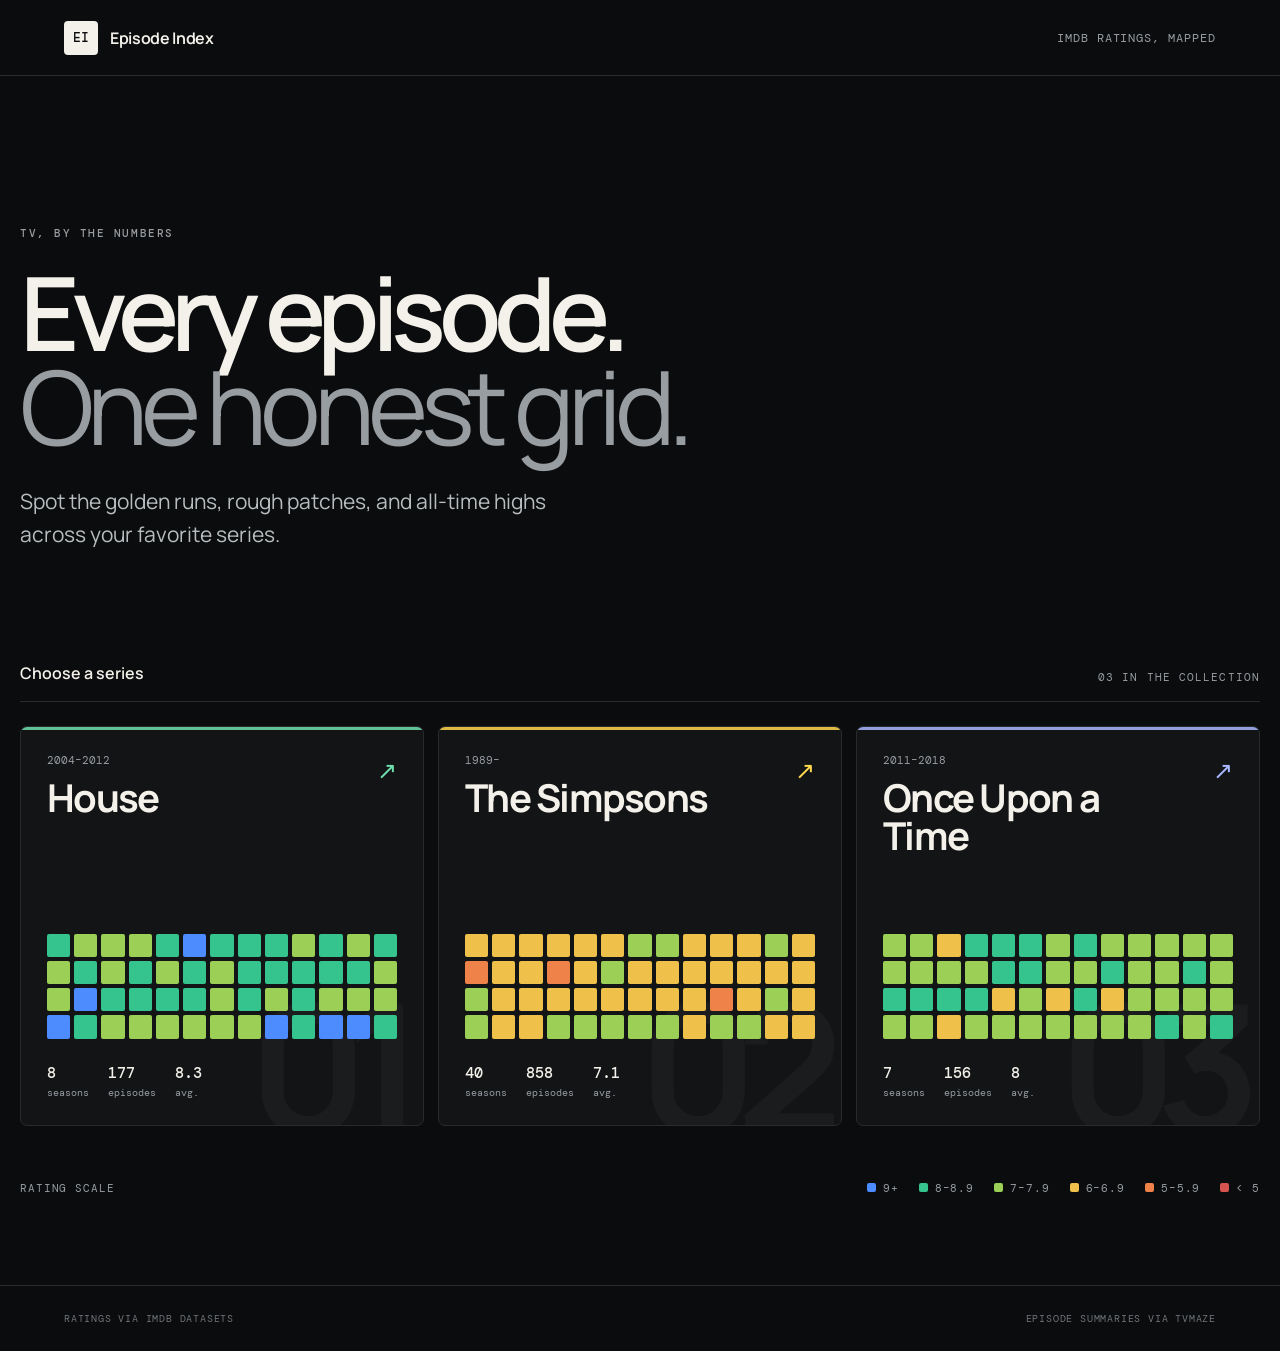
==== index.html @ f998b85a "Build IMDb episode ratings explorer" ====
<!doctype html>
<html lang="en">
<head>
  <meta charset="utf-8">
  <meta name="viewport" content="width=device-width, initial-scale=1">
  <meta name="description" content="Explore IMDb episode ratings for House, The Simpsons, and Once Upon a Time.">
  <title>Episode Index — Every episode, at a glance</title>
  <link rel="preconnect" href="https://fonts.googleapis.com">
  <link rel="preconnect" href="https://fonts.gstatic.com" crossorigin>
  <link href="https://fonts.googleapis.com/css2?family=DM+Mono:wght@400;500&family=Manrope:wght@400;500;600;700&display=swap" rel="stylesheet">
  <link rel="stylesheet" href="styles.css">
</head>
<body>
  <header class="site-header">
    <a class="brand" href="index.html" aria-label="Episode Index home">
      <span class="brand-mark">EI</span><span>Episode Index</span>
    </a>
    <span class="header-note">IMDb ratings, mapped</span>
  </header>

  <main class="home-shell">
    <section class="hero">
      <p class="eyebrow">TV, by the numbers</p>
      <h1>Every episode.<br><em>One honest grid.</em></h1>
      <p class="hero-copy">Spot the golden runs, rough patches, and all-time highs across your favorite series.</p>
    </section>

    <section aria-labelledby="series-heading">
      <div class="section-heading">
        <h2 id="series-heading">Choose a series</h2>
        <span>03 in the collection</span>
      </div>
      <div class="series-grid" id="series-grid" aria-live="polite"></div>
    </section>

    <section class="legend-block" aria-label="Rating color legend">
      <span>Rating scale</span>
      <div class="legend" id="legend"></div>
    </section>
  </main>

  <footer><span>Ratings via IMDb datasets</span><span>Episode summaries via TVmaze</span></footer>
  <script type="module" src="app.js"></script>
</body>
</html>
---- styles.css ----
:root {
  color-scheme: dark;
  --bg: #0b0c0d;
  --panel: #121416;
  --line: #282b2e;
  --muted: #989da2;
  --text: #f4f1ea;
  --elite: #4d8cff;
  --great: #35c48d;
  --good: #9bcf56;
  --mixed: #efc14b;
  --weak: #ef8248;
  --poor: #d55450;
}
* { box-sizing: border-box; }
body { margin: 0; background: var(--bg); color: var(--text); font-family: Manrope, sans-serif; min-height: 100vh; }
a { color: inherit; }
.site-header { height: 76px; border-bottom: 1px solid var(--line); display: flex; align-items: center; justify-content: space-between; padding: 0 clamp(20px, 5vw, 72px); }
.brand { display: flex; gap: 12px; align-items: center; text-decoration: none; font-weight: 650; letter-spacing: -.02em; }
.brand-mark { display: grid; place-items: center; width: 34px; height: 34px; background: var(--text); color: var(--bg); font: 500 13px DM Mono, monospace; border-radius: 4px; }
.header-note, .back-link { color: var(--muted); font: 400 12px DM Mono, monospace; text-transform: uppercase; letter-spacing: .08em; }
.back-link { text-decoration: none; }
.home-shell, .show-shell { width: min(1280px, calc(100% - 40px)); margin: 0 auto; }
.hero { padding: clamp(72px, 12vw, 150px) 0 90px; max-width: 850px; }
.eyebrow { font: 500 11px DM Mono, monospace; color: var(--muted); letter-spacing: .14em; text-transform: uppercase; }
h1, h2, h3, p { margin-top: 0; }
.hero h1 { font-size: clamp(52px, 8vw, 112px); line-height: .92; letter-spacing: -.07em; margin: 25px 0 32px; font-weight: 600; }
.hero h1 em { color: var(--muted); font-style: normal; font-weight: 400; }
.hero-copy { color: #b8bdc0; max-width: 570px; font-size: clamp(17px, 2vw, 21px); line-height: 1.55; }
.section-heading { display: flex; align-items: end; justify-content: space-between; border-bottom: 1px solid var(--line); padding-bottom: 17px; margin-bottom: 24px; }
.section-heading h2, .matrix-tools h2 { margin: 0; font-size: 16px; font-weight: 600; }
.section-heading span { color: var(--muted); font: 11px DM Mono, monospace; text-transform: uppercase; letter-spacing: .1em; }
.series-grid { display: grid; grid-template-columns: repeat(3, 1fr); gap: 14px; }
.series-card { position: relative; min-height: 400px; display: flex; flex-direction: column; overflow: hidden; padding: 26px; border: 1px solid var(--line); border-radius: 7px; background: var(--panel); text-decoration: none; transition: transform .25s, border-color .25s; }
.series-card:hover { transform: translateY(-4px); border-color: var(--accent); }
.series-card::before { content: ''; position: absolute; inset: 0 0 auto; height: 3px; background: var(--accent); opacity: .85; }
.series-number { position: absolute; right: 20px; bottom: -30px; color: rgba(255,255,255,.035); font-size: 180px; font-weight: 700; line-height: 1; letter-spacing: -.12em; }
.series-card-top { display: flex; justify-content: space-between; position: relative; z-index: 1; }
.series-years { color: var(--muted); font: 11px DM Mono, monospace; margin-bottom: 12px; }
.series-card h3 { font-size: clamp(28px, 3vw, 42px); max-width: 300px; line-height: 1; letter-spacing: -.045em; }
.arrow { color: var(--accent); font-size: 24px; }
.mini-grid { margin-top: auto; display: grid; grid-template-columns: repeat(13, 1fr); gap: 4px; position: relative; z-index: 1; }
.mini-cell { aspect-ratio: 1; border-radius: 2px; }
.series-stats { display: flex; gap: 19px; margin-top: 24px; color: var(--muted); font: 10px DM Mono, monospace; position: relative; z-index: 1; }
.series-stats b { color: var(--text); font-weight: 500; display: block; font-size: 15px; margin-bottom: 3px; }
.legend-block { display: flex; justify-content: space-between; gap: 24px; padding: 55px 0 90px; color: var(--muted); font: 11px DM Mono, monospace; text-transform: uppercase; letter-spacing: .08em; }
.legend { display: flex; flex-wrap: wrap; gap: 20px; }
.legend span, .compact-legend { display: flex; align-items: center; gap: 7px; }
.legend i, .compact-legend i { width: 9px; height: 9px; border-radius: 2px; }
footer { border-top: 1px solid var(--line); padding: 26px clamp(20px, 5vw, 72px); color: #70757a; font: 10px DM Mono, monospace; text-transform: uppercase; letter-spacing: .08em; display: flex; justify-content: space-between; }
.elite { background: var(--elite); color: #fff; }.great { background: var(--great); color: #071d15; }.good { background: var(--good); color: #142007; }.mixed { background: var(--mixed); color: #241b02; }.weak { background: var(--weak); color: #2a0e02; }.poor { background: var(--poor); color: #fff; }.unrated { background: #303438; color: #8b9298; }
.show-hero { padding: 70px 0 60px; display: flex; justify-content: space-between; align-items: end; border-bottom: 1px solid var(--line); }
.show-hero h1 { font-size: clamp(54px, 9vw, 118px); line-height: .9; letter-spacing: -.07em; margin: 18px 0 22px; max-width: 800px; }
.show-hero > div > p:last-child { color: var(--muted); }
.show-highlights { display: flex; gap: 10px; }
.show-highlights > div { width: 150px; min-height: 120px; border: 1px solid var(--line); padding: 18px; display: flex; flex-direction: column; justify-content: space-between; border-top-color: var(--accent); }
.show-highlights span { color: var(--muted); font: 10px DM Mono, monospace; text-transform: uppercase; }
.show-highlights b { font-size: 38px; letter-spacing: -.05em; }
.show-highlights small { color: var(--muted); font: 10px DM Mono, monospace; }
.matrix-section { padding: 45px 0 90px; }
.matrix-tools { display: flex; justify-content: space-between; align-items: center; margin-bottom: 24px; }
.compact-legend { font: 10px DM Mono, monospace; color: var(--muted); text-transform: uppercase; }
.gradient { display: block; width: 80px; height: 2px; background: linear-gradient(90deg, var(--poor), var(--mixed), var(--great), var(--elite)); }
.matrix-scroll { overflow-x: auto; padding-bottom: 18px; scrollbar-color: #50555a transparent; }
.rating-matrix { display: grid; grid-template-columns: 64px repeat(var(--columns), 46px); gap: 5px; width: max-content; align-items: center; }
.matrix-corner, .episode-label, .season-label { color: #73797e; font: 10px DM Mono, monospace; text-align: center; }
.season-label { text-align: right; padding-right: 12px; }
.rating-cell, .empty-cell { width: 46px; height: 38px; border-radius: 4px; }
.rating-cell { border: 0; font: 500 12px DM Mono, monospace; cursor: pointer; transition: transform .12s, filter .12s; }
.rating-cell:hover, .rating-cell:focus-visible { transform: scale(1.1); filter: brightness(1.14); outline: 2px solid #fff; outline-offset: 2px; z-index: 2; }
.empty-cell { background: #111315; }
.scroll-note { display: none; color: var(--muted); font: 10px DM Mono, monospace; margin-top: 10px; }
.episode-dialog { width: min(560px, calc(100% - 30px)); border: 1px solid #383c40; border-radius: 8px; background: #151719; color: var(--text); padding: 34px; box-shadow: 0 30px 90px #000; }
.episode-dialog::backdrop { background: rgba(3,4,5,.78); backdrop-filter: blur(5px); }
.dialog-close { position: absolute; right: 17px; top: 13px; background: transparent; color: var(--muted); border: 0; font-size: 28px; cursor: pointer; }
.dialog-rating { display: grid; place-items: center; width: 66px; height: 58px; border-radius: 5px; font: 500 21px DM Mono, monospace; margin-bottom: 28px; }
.episode-dialog h2 { font-size: clamp(28px, 6vw, 42px); letter-spacing: -.045em; line-height: 1.05; margin: 12px 0 18px; }
.dialog-summary { color: #b9bec1; line-height: 1.65; }
.dialog-meta { border-top: 1px solid var(--line); margin-top: 26px; padding-top: 18px; color: var(--muted); font: 11px DM Mono, monospace; }
.imdb-link { display: inline-block; margin-top: 28px; font-size: 13px; text-underline-offset: 4px; }
.loading { min-height: 70vh; display: grid; place-items: center; color: var(--muted); }
@media (max-width: 860px) { .series-grid { grid-template-columns: 1fr; }.series-card { min-height: 330px; }.show-hero { align-items: start; flex-direction: column; gap: 38px; }.show-highlights { width: 100%; }.show-highlights > div { flex: 1; }.scroll-note { display: block; } }
@media (max-width: 560px) { .header-note { display: none; }.home-shell,.show-shell { width: min(100% - 28px, 1280px); }.hero { padding-top: 70px; }.series-card { padding: 22px; }.legend-block { flex-direction: column; }.legend { gap: 14px; }.show-hero { padding-top: 50px; }.show-highlights > div { width: auto; }.matrix-tools { align-items: start; gap: 20px; flex-direction: column; }.episode-dialog { padding: 26px; } }
@media (prefers-reduced-motion: reduce) { *,*::before,*::after { scroll-behavior: auto !important; transition: none !important; } }
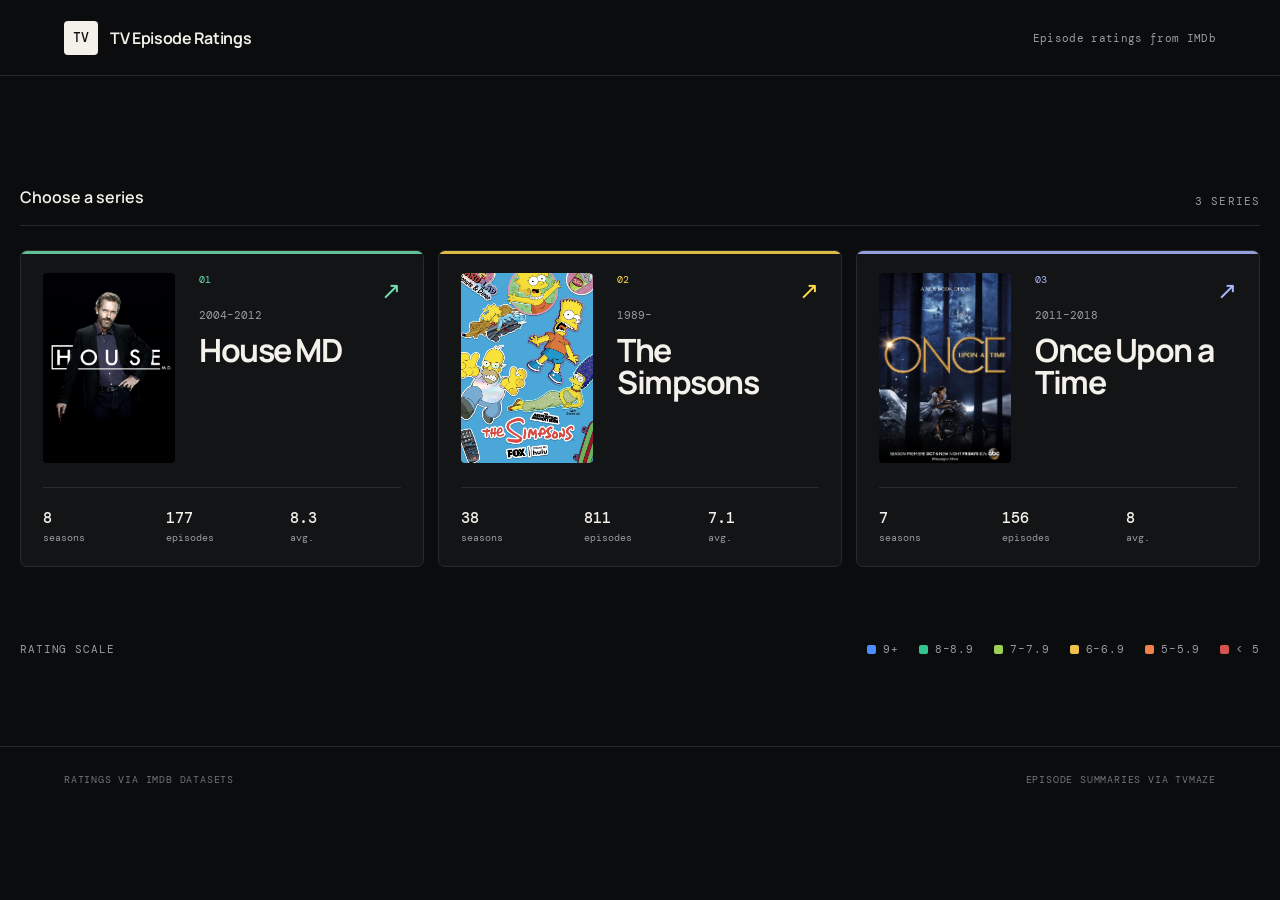
==== commit 591ed86a: "Refine layout, navigation, and series data" ====
--- a/index.html
+++ b/index.html
@@ -4,7 +4,7 @@
   <meta charset="utf-8">
   <meta name="viewport" content="width=device-width, initial-scale=1">
   <meta name="description" content="Explore IMDb episode ratings for House, The Simpsons, and Once Upon a Time.">
-  <title>Episode Index — Every episode, at a glance</title>
+  <title>TV Episode Ratings</title>
   <link rel="preconnect" href="https://fonts.googleapis.com">
   <link rel="preconnect" href="https://fonts.gstatic.com" crossorigin>
   <link href="https://fonts.googleapis.com/css2?family=DM+Mono:wght@400;500&family=Manrope:wght@400;500;600;700&display=swap" rel="stylesheet">
@@ -12,23 +12,17 @@
 </head>
 <body>
   <header class="site-header">
-    <a class="brand" href="index.html" aria-label="Episode Index home">
-      <span class="brand-mark">EI</span><span>Episode Index</span>
+    <a class="brand" href="index.html" aria-label="TV Episode Ratings home">
+      <span class="brand-mark">TV</span><span>TV Episode Ratings</span>
     </a>
-    <span class="header-note">IMDb ratings, mapped</span>
+    <span class="header-note">Episode ratings from IMDb</span>
   </header>
 
   <main class="home-shell">
-    <section class="hero">
-      <p class="eyebrow">TV, by the numbers</p>
-      <h1>Every episode.<br><em>One honest grid.</em></h1>
-      <p class="hero-copy">Spot the golden runs, rough patches, and all-time highs across your favorite series.</p>
-    </section>
-
-    <section aria-labelledby="series-heading">
+    <section class="series-section" aria-labelledby="series-heading">
       <div class="section-heading">
         <h2 id="series-heading">Choose a series</h2>
-        <span>03 in the collection</span>
+        <span>3 series</span>
       </div>
       <div class="series-grid" id="series-grid" aria-live="polite"></div>
     </section>
--- a/styles.css
+++ b/styles.css
@@ -18,9 +18,11 @@
 .site-header { height: 76px; border-bottom: 1px solid var(--line); display: flex; align-items: center; justify-content: space-between; padding: 0 clamp(20px, 5vw, 72px); }
 .brand { display: flex; gap: 12px; align-items: center; text-decoration: none; font-weight: 650; letter-spacing: -.02em; }
 .brand-mark { display: grid; place-items: center; width: 34px; height: 34px; background: var(--text); color: var(--bg); font: 500 13px DM Mono, monospace; border-radius: 4px; }
-.header-note, .back-link { color: var(--muted); font: 400 12px DM Mono, monospace; text-transform: uppercase; letter-spacing: .08em; }
+.header-note, .back-link { color: var(--muted); font: 400 11px DM Mono, monospace; letter-spacing: .03em; }
 .back-link { text-decoration: none; }
-.home-shell, .show-shell { width: min(1280px, calc(100% - 40px)); margin: 0 auto; }
+.header-actions { display: flex; align-items: center; gap: 24px; }
+.home-shell { width: min(1450px, calc(100% - 40px)); margin: 0 auto; }
+.show-shell { width: min(1500px, calc(100% - 40px)); margin: 0 auto; }
 .hero { padding: clamp(72px, 12vw, 150px) 0 90px; max-width: 850px; }
 .eyebrow { font: 500 11px DM Mono, monospace; color: var(--muted); letter-spacing: .14em; text-transform: uppercase; }
 h1, h2, h3, p { margin-top: 0; }
@@ -30,18 +32,18 @@
 .section-heading { display: flex; align-items: end; justify-content: space-between; border-bottom: 1px solid var(--line); padding-bottom: 17px; margin-bottom: 24px; }
 .section-heading h2, .matrix-tools h2 { margin: 0; font-size: 16px; font-weight: 600; }
 .section-heading span { color: var(--muted); font: 11px DM Mono, monospace; text-transform: uppercase; letter-spacing: .1em; }
+.series-section { padding: clamp(50px, 9vw, 110px) 0 20px; }
 .series-grid { display: grid; grid-template-columns: repeat(3, 1fr); gap: 14px; }
-.series-card { position: relative; min-height: 400px; display: flex; flex-direction: column; overflow: hidden; padding: 26px; border: 1px solid var(--line); border-radius: 7px; background: var(--panel); text-decoration: none; transition: transform .25s, border-color .25s; }
+.series-card { position: relative; min-height: 300px; display: grid; grid-template-columns: 132px 1fr; grid-template-rows: 1fr auto; gap: 24px; overflow: hidden; padding: 22px; border: 1px solid var(--line); border-radius: 7px; background: var(--panel); text-decoration: none; transition: transform .25s, border-color .25s; }
 .series-card:hover { transform: translateY(-4px); border-color: var(--accent); }
 .series-card::before { content: ''; position: absolute; inset: 0 0 auto; height: 3px; background: var(--accent); opacity: .85; }
-.series-number { position: absolute; right: 20px; bottom: -30px; color: rgba(255,255,255,.035); font-size: 180px; font-weight: 700; line-height: 1; letter-spacing: -.12em; }
+.series-image { width: 132px; height: 190px; object-fit: cover; border-radius: 4px; filter: saturate(.72) contrast(1.05); }
 .series-card-top { display: flex; justify-content: space-between; position: relative; z-index: 1; }
+.series-index { color: var(--accent); font: 10px DM Mono, monospace; display: block; margin-bottom: 22px; }
 .series-years { color: var(--muted); font: 11px DM Mono, monospace; margin-bottom: 12px; }
-.series-card h3 { font-size: clamp(28px, 3vw, 42px); max-width: 300px; line-height: 1; letter-spacing: -.045em; }
+.series-card h3 { font-size: clamp(25px, 2.5vw, 38px); max-width: 240px; line-height: 1; letter-spacing: -.045em; }
 .arrow { color: var(--accent); font-size: 24px; }
-.mini-grid { margin-top: auto; display: grid; grid-template-columns: repeat(13, 1fr); gap: 4px; position: relative; z-index: 1; }
-.mini-cell { aspect-ratio: 1; border-radius: 2px; }
-.series-stats { display: flex; gap: 19px; margin-top: 24px; color: var(--muted); font: 10px DM Mono, monospace; position: relative; z-index: 1; }
+.series-stats { grid-column: 1 / -1; display: grid; grid-template-columns: repeat(3, 1fr); gap: 12px; padding-top: 20px; border-top: 1px solid var(--line); color: var(--muted); font: 10px DM Mono, monospace; position: relative; z-index: 1; }
 .series-stats b { color: var(--text); font-weight: 500; display: block; font-size: 15px; margin-bottom: 3px; }
 .legend-block { display: flex; justify-content: space-between; gap: 24px; padding: 55px 0 90px; color: var(--muted); font: 11px DM Mono, monospace; text-transform: uppercase; letter-spacing: .08em; }
 .legend { display: flex; flex-wrap: wrap; gap: 20px; }
@@ -49,11 +51,14 @@
 .legend i, .compact-legend i { width: 9px; height: 9px; border-radius: 2px; }
 footer { border-top: 1px solid var(--line); padding: 26px clamp(20px, 5vw, 72px); color: #70757a; font: 10px DM Mono, monospace; text-transform: uppercase; letter-spacing: .08em; display: flex; justify-content: space-between; }
 .elite { background: var(--elite); color: #fff; }.great { background: var(--great); color: #071d15; }.good { background: var(--good); color: #142007; }.mixed { background: var(--mixed); color: #241b02; }.weak { background: var(--weak); color: #2a0e02; }.poor { background: var(--poor); color: #fff; }.unrated { background: #303438; color: #8b9298; }
-.show-hero { padding: 70px 0 60px; display: flex; justify-content: space-between; align-items: end; border-bottom: 1px solid var(--line); }
+.show-hero { padding: 48px 0 42px; display: flex; justify-content: space-between; align-items: stretch; border-bottom: 1px solid var(--line); }
+.show-identity { display: flex; align-items: center; gap: 28px; }
+.show-identity img { width: 118px; height: 160px; object-fit: cover; border-radius: 5px; }
 .show-hero h1 { font-size: clamp(54px, 9vw, 118px); line-height: .9; letter-spacing: -.07em; margin: 18px 0 22px; max-width: 800px; }
-.show-hero > div > p:last-child { color: var(--muted); }
 .show-highlights { display: flex; gap: 10px; }
-.show-highlights > div { width: 150px; min-height: 120px; border: 1px solid var(--line); padding: 18px; display: flex; flex-direction: column; justify-content: space-between; border-top-color: var(--accent); }
+.show-highlights > div, .show-highlights > button { width: 165px; min-height: 160px; border: 1px solid var(--line); padding: 20px; display: grid; grid-template-rows: auto 1fr auto; align-items: end; border-top-color: var(--accent); background: transparent; color: var(--text); text-align: left; font-family: inherit; }
+.show-highlights > button { cursor: pointer; transition: background .2s, border-color .2s; }
+.show-highlights > button:hover, .show-highlights > button:focus-visible { background: #17191b; border-color: var(--accent); outline: none; }
 .show-highlights span { color: var(--muted); font: 10px DM Mono, monospace; text-transform: uppercase; }
 .show-highlights b { font-size: 38px; letter-spacing: -.05em; }
 .show-highlights small { color: var(--muted); font: 10px DM Mono, monospace; }
@@ -62,23 +67,30 @@
 .compact-legend { font: 10px DM Mono, monospace; color: var(--muted); text-transform: uppercase; }
 .gradient { display: block; width: 80px; height: 2px; background: linear-gradient(90deg, var(--poor), var(--mixed), var(--great), var(--elite)); }
 .matrix-scroll { overflow-x: auto; padding-bottom: 18px; scrollbar-color: #50555a transparent; }
-.rating-matrix { display: grid; grid-template-columns: 64px repeat(var(--columns), 46px); gap: 5px; width: max-content; align-items: center; }
+.rating-matrix { display: grid; grid-template-columns: 58px repeat(var(--columns), minmax(34px, 1fr)); gap: 4px; width: 100%; align-items: center; }
 .matrix-corner, .episode-label, .season-label { color: #73797e; font: 10px DM Mono, monospace; text-align: center; }
 .season-label { text-align: right; padding-right: 12px; }
-.rating-cell, .empty-cell { width: 46px; height: 38px; border-radius: 4px; }
+.rating-cell, .empty-cell { width: 100%; height: 38px; border-radius: 4px; }
 .rating-cell { border: 0; font: 500 12px DM Mono, monospace; cursor: pointer; transition: transform .12s, filter .12s; }
 .rating-cell:hover, .rating-cell:focus-visible { transform: scale(1.1); filter: brightness(1.14); outline: 2px solid #fff; outline-offset: 2px; z-index: 2; }
 .empty-cell { background: #111315; }
 .scroll-note { display: none; color: var(--muted); font: 10px DM Mono, monospace; margin-top: 10px; }
+.data-note { max-width: 780px; margin: 22px 0 0; color: #858b90; font-size: 12px; line-height: 1.6; }
 .episode-dialog { width: min(560px, calc(100% - 30px)); border: 1px solid #383c40; border-radius: 8px; background: #151719; color: var(--text); padding: 34px; box-shadow: 0 30px 90px #000; }
 .episode-dialog::backdrop { background: rgba(3,4,5,.78); backdrop-filter: blur(5px); }
 .dialog-close { position: absolute; right: 17px; top: 13px; background: transparent; color: var(--muted); border: 0; font-size: 28px; cursor: pointer; }
+.dialog-nav { position: absolute; top: 18px; right: 54px; display: flex; gap: 6px; }
+.dialog-nav button { width: 34px; height: 30px; border: 1px solid var(--line); background: #1d2022; color: var(--text); border-radius: 3px; cursor: pointer; }
+.dialog-nav button:disabled { opacity: .25; cursor: default; }
 .dialog-rating { display: grid; place-items: center; width: 66px; height: 58px; border-radius: 5px; font: 500 21px DM Mono, monospace; margin-bottom: 28px; }
 .episode-dialog h2 { font-size: clamp(28px, 6vw, 42px); letter-spacing: -.045em; line-height: 1.05; margin: 12px 0 18px; }
 .dialog-summary { color: #b9bec1; line-height: 1.65; }
 .dialog-meta { border-top: 1px solid var(--line); margin-top: 26px; padding-top: 18px; color: var(--muted); font: 11px DM Mono, monospace; }
 .imdb-link { display: inline-block; margin-top: 28px; font-size: 13px; text-underline-offset: 4px; }
 .loading { min-height: 70vh; display: grid; place-items: center; color: var(--muted); }
-@media (max-width: 860px) { .series-grid { grid-template-columns: 1fr; }.series-card { min-height: 330px; }.show-hero { align-items: start; flex-direction: column; gap: 38px; }.show-highlights { width: 100%; }.show-highlights > div { flex: 1; }.scroll-note { display: block; } }
-@media (max-width: 560px) { .header-note { display: none; }.home-shell,.show-shell { width: min(100% - 28px, 1280px); }.hero { padding-top: 70px; }.series-card { padding: 22px; }.legend-block { flex-direction: column; }.legend { gap: 14px; }.show-hero { padding-top: 50px; }.show-highlights > div { width: auto; }.matrix-tools { align-items: start; gap: 20px; flex-direction: column; }.episode-dialog { padding: 26px; } }
+.extras-section { padding: 15px 0 90px; border-top: 1px solid var(--line); }
+.extras-section h2 { margin: 8px 0; font-size: 28px; }
+.extras-copy { color: var(--muted); font-size: 13px; }
+@media (max-width: 1100px) { .series-grid { grid-template-columns: 1fr; }.series-card { min-height: 240px; grid-template-columns: 116px 1fr; }.series-image { width: 116px; height: 166px; }.show-hero { align-items: start; flex-direction: column; gap: 30px; }.show-highlights { width: 100%; }.show-highlights > div, .show-highlights > button { flex: 1; }.rating-matrix { width: max-content; grid-template-columns: 58px repeat(var(--columns), 40px); }.scroll-note { display: block; } }
+@media (max-width: 560px) { .header-note { display: none; }.home-shell,.show-shell { width: min(100% - 28px, 1280px); }.series-card { padding: 18px; }.legend-block { flex-direction: column; }.legend { gap: 14px; }.show-hero { padding-top: 34px; }.show-identity { align-items: flex-end; gap: 16px; }.show-identity img { width: 82px; height: 112px; }.show-highlights > div { width: auto; min-height: 135px; }.matrix-tools { align-items: start; gap: 20px; flex-direction: column; }.episode-dialog { padding: 26px; } }
 @media (prefers-reduced-motion: reduce) { *,*::before,*::after { scroll-behavior: auto !important; transition: none !important; } }
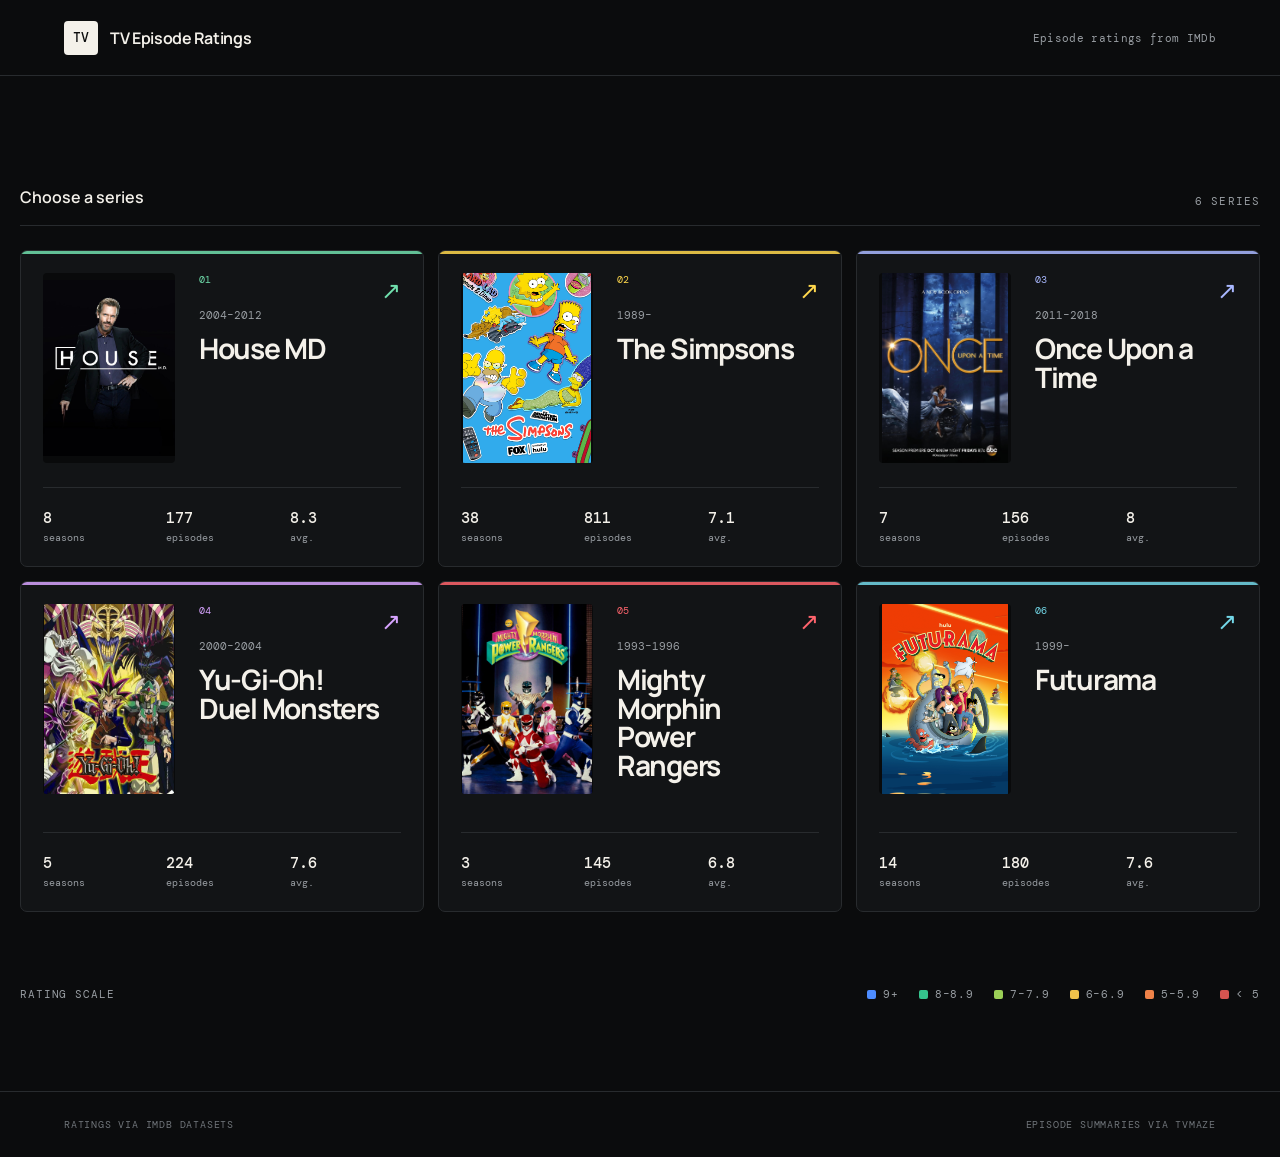
==== commit 8badae66: "Add Yu-Gi-Oh, Power Rangers, and Futurama" ====
--- a/index.html
+++ b/index.html
@@ -22,7 +22,7 @@
     <section class="series-section" aria-labelledby="series-heading">
       <div class="section-heading">
         <h2 id="series-heading">Choose a series</h2>
-        <span>3 series</span>
+        <span id="series-count">Series</span>
       </div>
       <div class="series-grid" id="series-grid" aria-live="polite"></div>
     </section>
--- a/styles.css
+++ b/styles.css
@@ -37,11 +37,11 @@
 .series-card { position: relative; min-height: 300px; display: grid; grid-template-columns: 132px 1fr; grid-template-rows: 1fr auto; gap: 24px; overflow: hidden; padding: 22px; border: 1px solid var(--line); border-radius: 7px; background: var(--panel); text-decoration: none; transition: transform .25s, border-color .25s; }
 .series-card:hover { transform: translateY(-4px); border-color: var(--accent); }
 .series-card::before { content: ''; position: absolute; inset: 0 0 auto; height: 3px; background: var(--accent); opacity: .85; }
-.series-image { width: 132px; height: 190px; object-fit: cover; border-radius: 4px; filter: saturate(.72) contrast(1.05); }
+.series-image { width: 132px; height: 190px; object-fit: contain; border-radius: 4px; background: #090a0b; }
 .series-card-top { display: flex; justify-content: space-between; position: relative; z-index: 1; }
 .series-index { color: var(--accent); font: 10px DM Mono, monospace; display: block; margin-bottom: 22px; }
 .series-years { color: var(--muted); font: 11px DM Mono, monospace; margin-bottom: 12px; }
-.series-card h3 { font-size: clamp(25px, 2.5vw, 38px); max-width: 240px; line-height: 1; letter-spacing: -.045em; }
+.series-card h3 { font-size: clamp(23px, 2.2vw, 34px); max-width: 245px; line-height: 1.02; letter-spacing: -.045em; }
 .arrow { color: var(--accent); font-size: 24px; }
 .series-stats { grid-column: 1 / -1; display: grid; grid-template-columns: repeat(3, 1fr); gap: 12px; padding-top: 20px; border-top: 1px solid var(--line); color: var(--muted); font: 10px DM Mono, monospace; position: relative; z-index: 1; }
 .series-stats b { color: var(--text); font-weight: 500; display: block; font-size: 15px; margin-bottom: 3px; }
@@ -51,17 +51,17 @@
 .legend i, .compact-legend i { width: 9px; height: 9px; border-radius: 2px; }
 footer { border-top: 1px solid var(--line); padding: 26px clamp(20px, 5vw, 72px); color: #70757a; font: 10px DM Mono, monospace; text-transform: uppercase; letter-spacing: .08em; display: flex; justify-content: space-between; }
 .elite { background: var(--elite); color: #fff; }.great { background: var(--great); color: #071d15; }.good { background: var(--good); color: #142007; }.mixed { background: var(--mixed); color: #241b02; }.weak { background: var(--weak); color: #2a0e02; }.poor { background: var(--poor); color: #fff; }.unrated { background: #303438; color: #8b9298; }
-.show-hero { padding: 48px 0 42px; display: flex; justify-content: space-between; align-items: stretch; border-bottom: 1px solid var(--line); }
+.show-hero { padding: 42px 0; display: flex; justify-content: space-between; align-items: center; gap: 36px; border-bottom: 1px solid var(--line); }
 .show-identity { display: flex; align-items: center; gap: 28px; }
-.show-identity img { width: 118px; height: 160px; object-fit: cover; border-radius: 5px; }
-.show-hero h1 { font-size: clamp(54px, 9vw, 118px); line-height: .9; letter-spacing: -.07em; margin: 18px 0 22px; max-width: 800px; }
+.show-identity img { width: 118px; height: 160px; object-fit: contain; border-radius: 5px; background: #090a0b; }
+.show-hero h1 { font-size: clamp(46px, 5.8vw, 84px); line-height: .95; letter-spacing: -.06em; margin: 18px 0 0; white-space: nowrap; }
 .show-highlights { display: flex; gap: 10px; }
-.show-highlights > div, .show-highlights > button { width: 165px; min-height: 160px; border: 1px solid var(--line); padding: 20px; display: grid; grid-template-rows: auto 1fr auto; align-items: end; border-top-color: var(--accent); background: transparent; color: var(--text); text-align: left; font-family: inherit; }
+.show-highlights > div, .show-highlights > button { width: 165px; height: 160px; border: 1px solid var(--line); padding: 20px; display: grid; grid-template-rows: auto 1fr auto; align-items: start; border-top-color: var(--accent); background: transparent; color: var(--text); text-align: left; font-family: inherit; }
 .show-highlights > button { cursor: pointer; transition: background .2s, border-color .2s; }
 .show-highlights > button:hover, .show-highlights > button:focus-visible { background: #17191b; border-color: var(--accent); outline: none; }
 .show-highlights span { color: var(--muted); font: 10px DM Mono, monospace; text-transform: uppercase; }
-.show-highlights b { font-size: 38px; letter-spacing: -.05em; }
-.show-highlights small { color: var(--muted); font: 10px DM Mono, monospace; }
+.show-highlights b { align-self: end; font-size: 38px; line-height: 1; letter-spacing: -.05em; }
+.show-highlights small { align-self: start; margin-top: 10px; color: var(--muted); font: 10px DM Mono, monospace; }
 .matrix-section { padding: 45px 0 90px; }
 .matrix-tools { display: flex; justify-content: space-between; align-items: center; margin-bottom: 24px; }
 .compact-legend { font: 10px DM Mono, monospace; color: var(--muted); text-transform: uppercase; }
@@ -92,5 +92,5 @@
 .extras-section h2 { margin: 8px 0; font-size: 28px; }
 .extras-copy { color: var(--muted); font-size: 13px; }
 @media (max-width: 1100px) { .series-grid { grid-template-columns: 1fr; }.series-card { min-height: 240px; grid-template-columns: 116px 1fr; }.series-image { width: 116px; height: 166px; }.show-hero { align-items: start; flex-direction: column; gap: 30px; }.show-highlights { width: 100%; }.show-highlights > div, .show-highlights > button { flex: 1; }.rating-matrix { width: max-content; grid-template-columns: 58px repeat(var(--columns), 40px); }.scroll-note { display: block; } }
-@media (max-width: 560px) { .header-note { display: none; }.home-shell,.show-shell { width: min(100% - 28px, 1280px); }.series-card { padding: 18px; }.legend-block { flex-direction: column; }.legend { gap: 14px; }.show-hero { padding-top: 34px; }.show-identity { align-items: flex-end; gap: 16px; }.show-identity img { width: 82px; height: 112px; }.show-highlights > div { width: auto; min-height: 135px; }.matrix-tools { align-items: start; gap: 20px; flex-direction: column; }.episode-dialog { padding: 26px; } }
+@media (max-width: 560px) { .header-note { display: none; }.home-shell,.show-shell { width: min(100% - 28px, 1280px); }.series-card { padding: 18px; }.legend-block { flex-direction: column; }.legend { gap: 14px; }.show-hero { padding-top: 34px; }.show-identity { align-items: flex-end; gap: 16px; }.show-identity img { width: 82px; height: 112px; }.show-hero h1 { font-size: clamp(34px, 10vw, 48px); white-space: normal; }.show-highlights > div, .show-highlights > button { width: auto; height: 135px; }.matrix-tools { align-items: start; gap: 20px; flex-direction: column; }.episode-dialog { padding: 26px; } }
 @media (prefers-reduced-motion: reduce) { *,*::before,*::after { scroll-behavior: auto !important; transition: none !important; } }
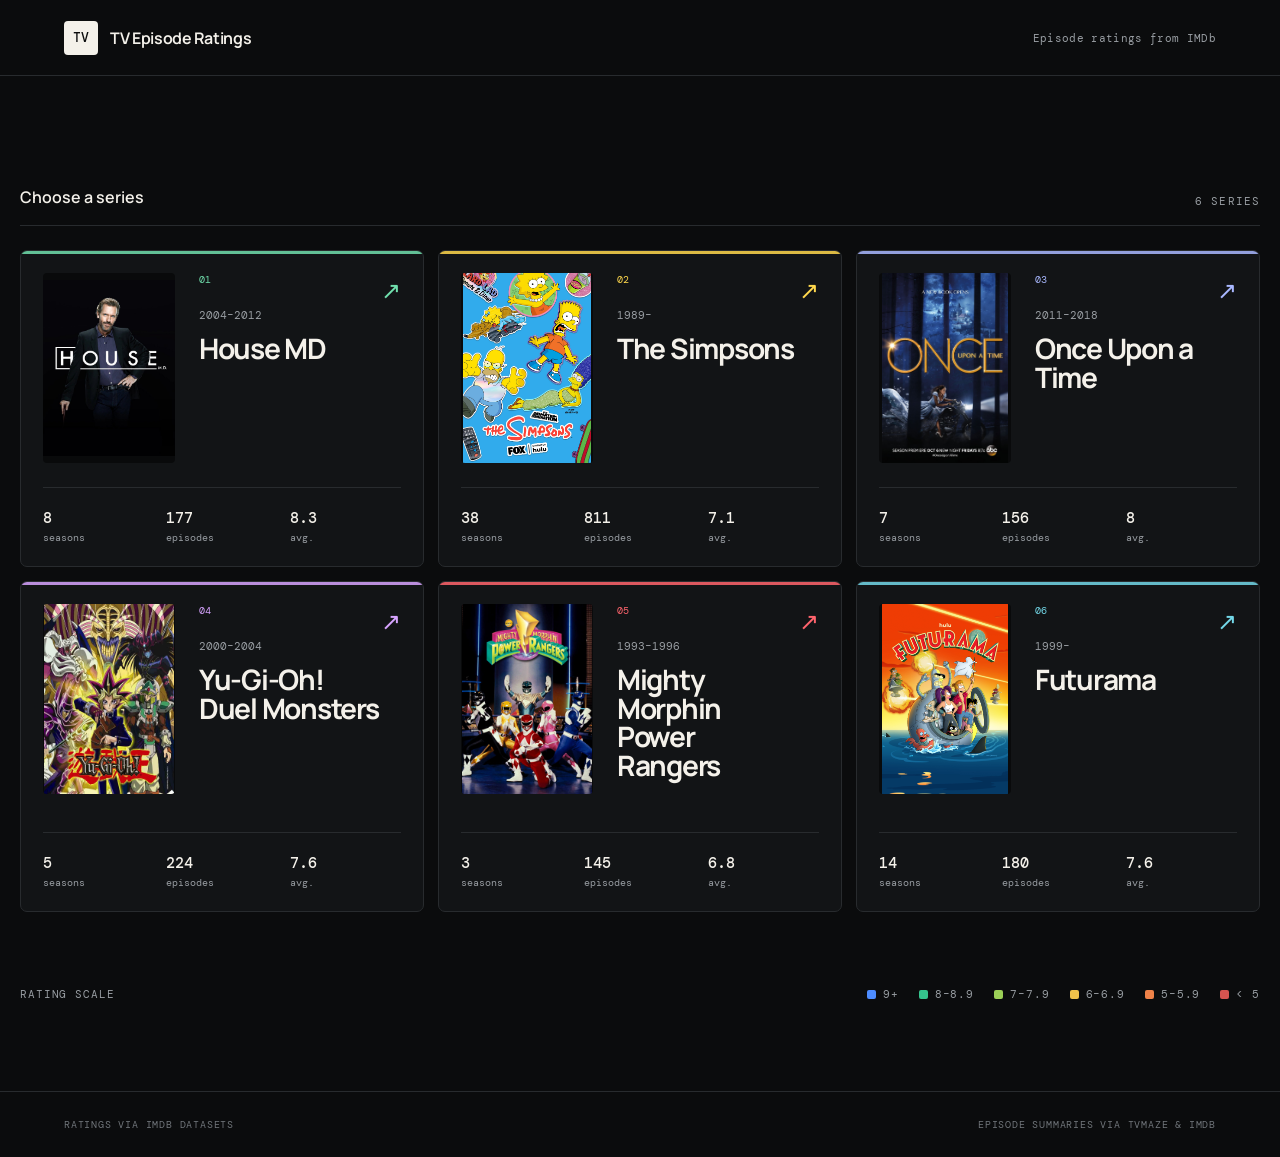
==== commit bcb8a898: "Complete summaries for newly added series" ====
--- a/index.html
+++ b/index.html
@@ -33,7 +33,7 @@
     </section>
   </main>
 
-  <footer><span>Ratings via IMDb datasets</span><span>Episode summaries via TVmaze</span></footer>
+  <footer><span>Ratings via IMDb datasets</span><span>Episode summaries via TVmaze &amp; IMDb</span></footer>
   <script type="module" src="app.js"></script>
 </body>
 </html>
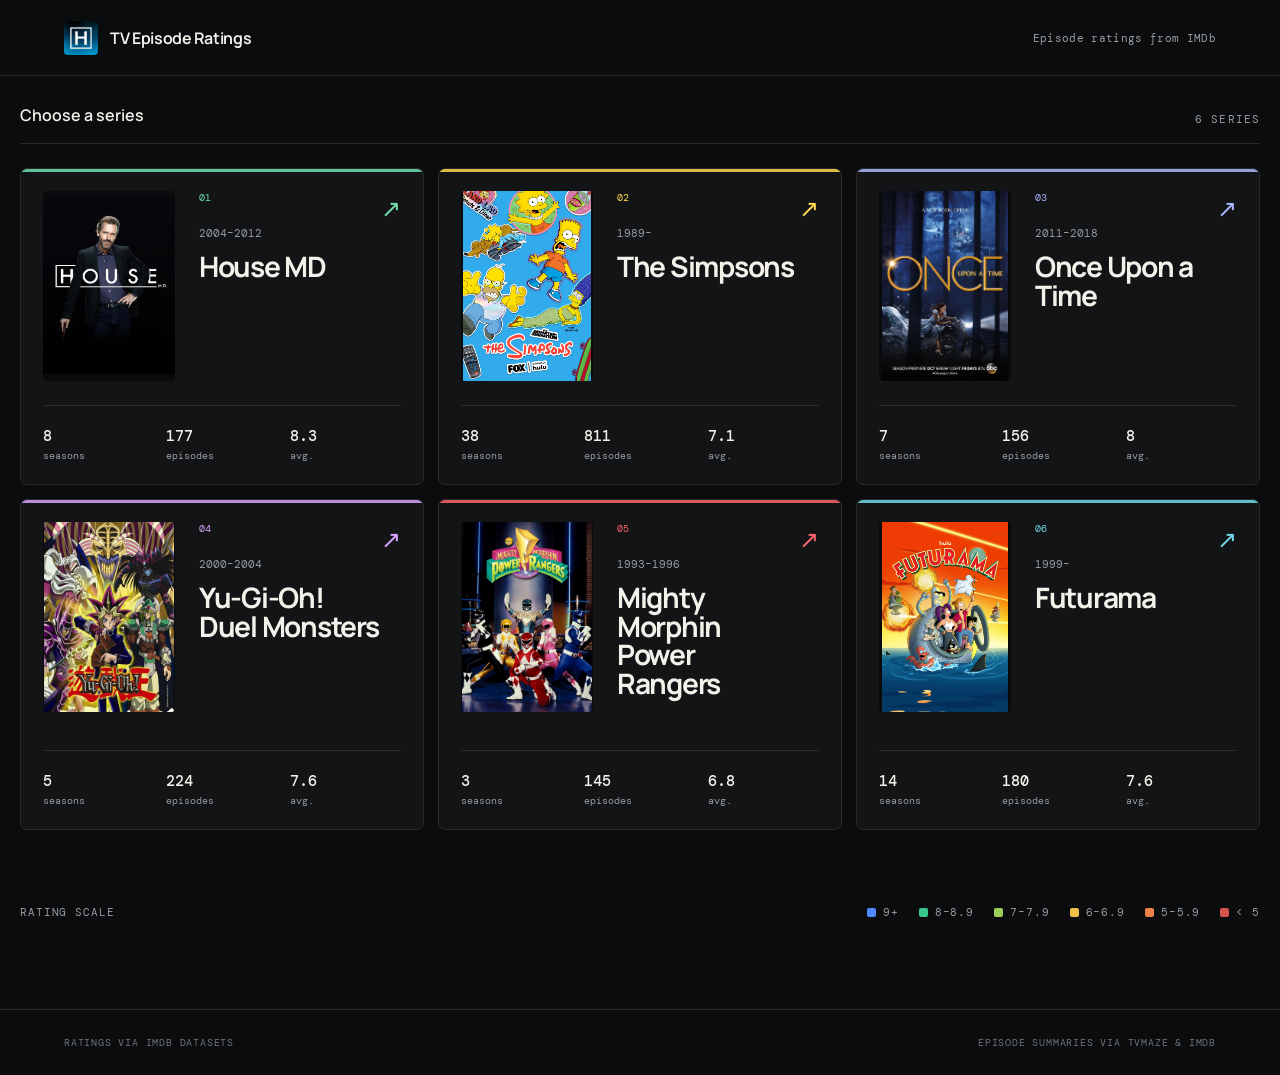
==== commit aa2a7129: "Use new site icon" ====
--- a/index.html
+++ b/index.html
@@ -5,6 +5,8 @@
   <meta name="viewport" content="width=device-width, initial-scale=1">
   <meta name="description" content="Explore IMDb episode ratings for House, The Simpsons, and Once Upon a Time.">
   <title>TV Episode Ratings</title>
+  <link rel="icon" type="image/png" href="assets/site-icon.png">
+  <link rel="apple-touch-icon" href="assets/site-icon.png">
   <link rel="preconnect" href="https://fonts.googleapis.com">
   <link rel="preconnect" href="https://fonts.gstatic.com" crossorigin>
   <link href="https://fonts.googleapis.com/css2?family=DM+Mono:wght@400;500&family=Manrope:wght@400;500;600;700&display=swap" rel="stylesheet">
@@ -13,7 +15,7 @@
 <body>
   <header class="site-header">
     <a class="brand" href="index.html" aria-label="TV Episode Ratings home">
-      <span class="brand-mark">TV</span><span>TV Episode Ratings</span>
+      <img class="brand-mark" src="assets/site-icon.png" alt=""><span>TV Episode Ratings</span>
     </a>
     <span class="header-note">Episode ratings from IMDb</span>
   </header>
--- a/styles.css
+++ b/styles.css
@@ -13,11 +13,12 @@
   --poor: #d55450;
 }
 * { box-sizing: border-box; }
+.sr-only { position: absolute; width: 1px; height: 1px; padding: 0; margin: -1px; overflow: hidden; clip: rect(0, 0, 0, 0); white-space: nowrap; border: 0; }
 body { margin: 0; background: var(--bg); color: var(--text); font-family: Manrope, sans-serif; min-height: 100vh; }
 a { color: inherit; }
 .site-header { height: 76px; border-bottom: 1px solid var(--line); display: flex; align-items: center; justify-content: space-between; padding: 0 clamp(20px, 5vw, 72px); }
 .brand { display: flex; gap: 12px; align-items: center; text-decoration: none; font-weight: 650; letter-spacing: -.02em; }
-.brand-mark { display: grid; place-items: center; width: 34px; height: 34px; background: var(--text); color: var(--bg); font: 500 13px DM Mono, monospace; border-radius: 4px; }
+.brand-mark { display: block; width: 34px; height: 34px; object-fit: cover; border-radius: 4px; }
 .header-note, .back-link { color: var(--muted); font: 400 11px DM Mono, monospace; letter-spacing: .03em; }
 .back-link { text-decoration: none; }
 .header-actions { display: flex; align-items: center; gap: 24px; }
@@ -32,7 +33,7 @@
 .section-heading { display: flex; align-items: end; justify-content: space-between; border-bottom: 1px solid var(--line); padding-bottom: 17px; margin-bottom: 24px; }
 .section-heading h2, .matrix-tools h2 { margin: 0; font-size: 16px; font-weight: 600; }
 .section-heading span { color: var(--muted); font: 11px DM Mono, monospace; text-transform: uppercase; letter-spacing: .1em; }
-.series-section { padding: clamp(50px, 9vw, 110px) 0 20px; }
+.series-section { padding: 28px 0 20px; }
 .series-grid { display: grid; grid-template-columns: repeat(3, 1fr); gap: 14px; }
 .series-card { position: relative; min-height: 300px; display: grid; grid-template-columns: 132px 1fr; grid-template-rows: 1fr auto; gap: 24px; overflow: hidden; padding: 22px; border: 1px solid var(--line); border-radius: 7px; background: var(--panel); text-decoration: none; transition: transform .25s, border-color .25s; }
 .series-card:hover { transform: translateY(-4px); border-color: var(--accent); }
@@ -64,6 +65,12 @@
 .show-highlights small { align-self: start; margin-top: 10px; color: var(--muted); font: 10px DM Mono, monospace; }
 .matrix-section { padding: 45px 0 90px; }
 .matrix-tools { display: flex; justify-content: space-between; align-items: center; margin-bottom: 24px; }
+.matrix-actions { display: flex; align-items: center; gap: 24px; }
+.episode-search { display: flex; height: 34px; }
+.episode-search input { width: min(220px, 34vw); border: 1px solid var(--line); border-right: 0; border-radius: 4px 0 0 4px; background: #111315; color: var(--text); padding: 0 11px; font: 11px DM Mono, monospace; outline: none; }
+.episode-search input:focus { border-color: var(--accent); }
+.episode-search button { border: 1px solid var(--line); border-radius: 0 4px 4px 0; background: #1b1e20; color: var(--text); padding: 0 12px; font: 500 10px DM Mono, monospace; cursor: pointer; }
+.episode-search button:hover, .episode-search button:focus-visible { border-color: var(--accent); outline: none; }
 .compact-legend { font: 10px DM Mono, monospace; color: var(--muted); text-transform: uppercase; }
 .gradient { display: block; width: 80px; height: 2px; background: linear-gradient(90deg, var(--poor), var(--mixed), var(--great), var(--elite)); }
 .matrix-scroll { overflow-x: auto; padding-bottom: 18px; scrollbar-color: #50555a transparent; }
@@ -77,7 +84,7 @@
 .scroll-note { display: none; color: var(--muted); font: 10px DM Mono, monospace; margin-top: 10px; }
 .data-note { max-width: 780px; margin: 22px 0 0; color: #858b90; font-size: 12px; line-height: 1.6; }
 .episode-dialog { width: min(560px, calc(100% - 30px)); border: 1px solid #383c40; border-radius: 8px; background: #151719; color: var(--text); padding: 34px; box-shadow: 0 30px 90px #000; }
-.episode-dialog::backdrop { background: rgba(3,4,5,.78); backdrop-filter: blur(5px); }
+.episode-dialog::backdrop, .search-dialog::backdrop { background: rgba(3,4,5,.78); backdrop-filter: blur(5px); }
 .dialog-close { position: absolute; right: 17px; top: 13px; background: transparent; color: var(--muted); border: 0; font-size: 28px; cursor: pointer; }
 .dialog-nav { position: absolute; top: 18px; right: 54px; display: flex; gap: 6px; }
 .dialog-nav button { width: 34px; height: 30px; border: 1px solid var(--line); background: #1d2022; color: var(--text); border-radius: 3px; cursor: pointer; }
@@ -87,10 +94,18 @@
 .dialog-summary { color: #b9bec1; line-height: 1.65; }
 .dialog-meta { border-top: 1px solid var(--line); margin-top: 26px; padding-top: 18px; color: var(--muted); font: 11px DM Mono, monospace; }
 .imdb-link { display: inline-block; margin-top: 28px; font-size: 13px; text-underline-offset: 4px; }
+.search-dialog { width: min(620px, calc(100% - 30px)); max-height: min(720px, calc(100vh - 40px)); overflow-y: auto; border: 1px solid #383c40; border-radius: 8px; background: #151719; color: var(--text); padding: 30px; box-shadow: 0 30px 90px #000; }
+.search-dialog h2 { margin: 10px 45px 22px 0; font-size: 24px; line-height: 1.2; }
+.search-results { display: grid; gap: 7px; }
+.search-result { width: 100%; display: flex; align-items: center; justify-content: space-between; gap: 20px; border: 1px solid var(--line); border-radius: 4px; background: #111315; color: var(--text); padding: 13px 14px; text-align: left; cursor: pointer; }
+.search-result:hover, .search-result:focus-visible { border-color: var(--accent); background: #1a1d1f; outline: none; }
+.search-result span { font-size: 14px; }
+.search-result small { flex: 0 0 auto; color: var(--muted); font: 10px DM Mono, monospace; }
+.search-empty { color: var(--muted); margin-bottom: 0; }
 .loading { min-height: 70vh; display: grid; place-items: center; color: var(--muted); }
 .extras-section { padding: 15px 0 90px; border-top: 1px solid var(--line); }
 .extras-section h2 { margin: 8px 0; font-size: 28px; }
 .extras-copy { color: var(--muted); font-size: 13px; }
 @media (max-width: 1100px) { .series-grid { grid-template-columns: 1fr; }.series-card { min-height: 240px; grid-template-columns: 116px 1fr; }.series-image { width: 116px; height: 166px; }.show-hero { align-items: start; flex-direction: column; gap: 30px; }.show-highlights { width: 100%; }.show-highlights > div, .show-highlights > button { flex: 1; }.rating-matrix { width: max-content; grid-template-columns: 58px repeat(var(--columns), 40px); }.scroll-note { display: block; } }
-@media (max-width: 560px) { .header-note { display: none; }.home-shell,.show-shell { width: min(100% - 28px, 1280px); }.series-card { padding: 18px; }.legend-block { flex-direction: column; }.legend { gap: 14px; }.show-hero { padding-top: 34px; }.show-identity { align-items: flex-end; gap: 16px; }.show-identity img { width: 82px; height: 112px; }.show-hero h1 { font-size: clamp(34px, 10vw, 48px); white-space: normal; }.show-highlights > div, .show-highlights > button { width: auto; height: 135px; }.matrix-tools { align-items: start; gap: 20px; flex-direction: column; }.episode-dialog { padding: 26px; } }
+@media (max-width: 560px) { .header-note { display: none; }.home-shell,.show-shell { width: min(100% - 28px, 1280px); }.series-card { padding: 18px; }.legend-block { flex-direction: column; }.legend { gap: 14px; }.show-hero { padding-top: 34px; }.show-identity { align-items: flex-end; gap: 16px; }.show-identity img { width: 82px; height: 112px; }.show-hero h1 { font-size: clamp(34px, 10vw, 48px); white-space: normal; }.show-highlights > div, .show-highlights > button { width: auto; height: 135px; }.matrix-tools { align-items: stretch; gap: 20px; flex-direction: column; }.matrix-actions { align-items: stretch; flex-direction: column; gap: 14px; }.episode-search input { width: 100%; }.episode-search input { flex: 1; }.episode-dialog, .search-dialog { padding: 26px; }.search-result { align-items: flex-start; flex-direction: column; gap: 6px; } }
 @media (prefers-reduced-motion: reduce) { *,*::before,*::after { scroll-behavior: auto !important; transition: none !important; } }
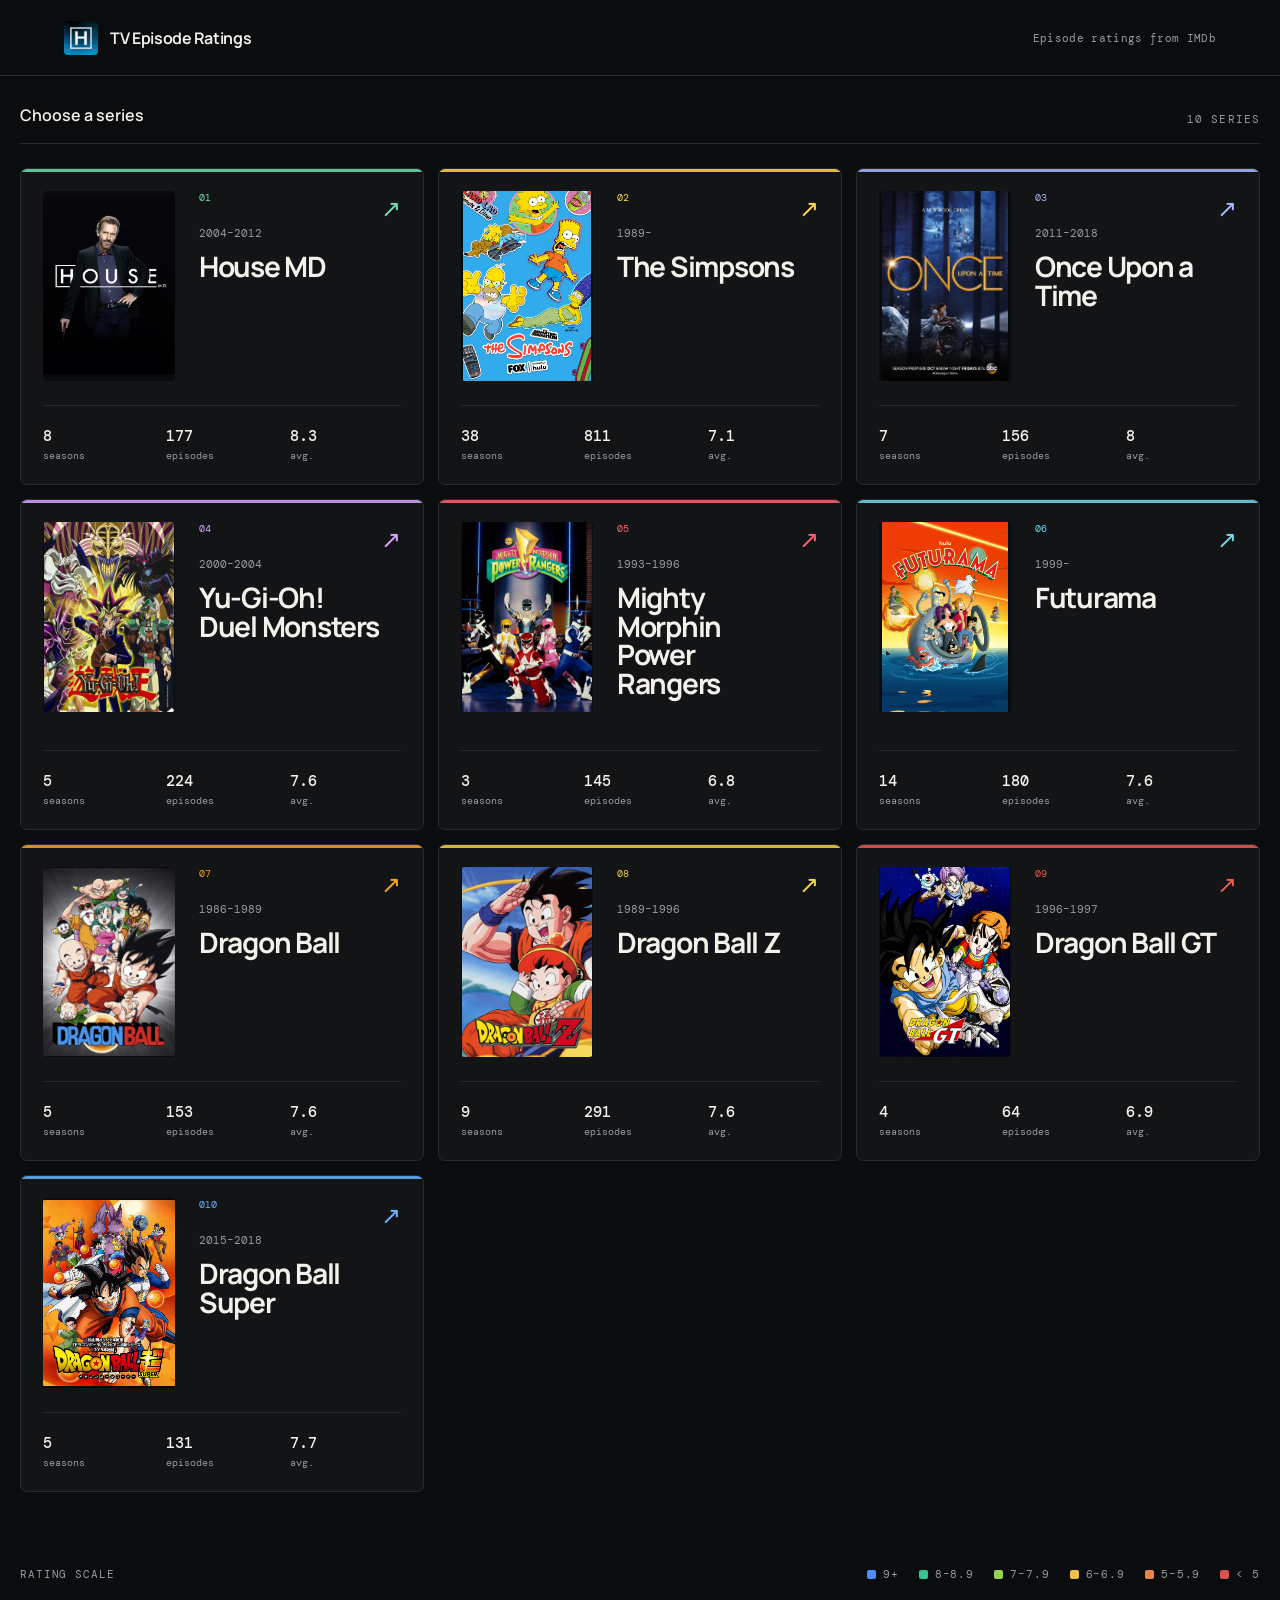
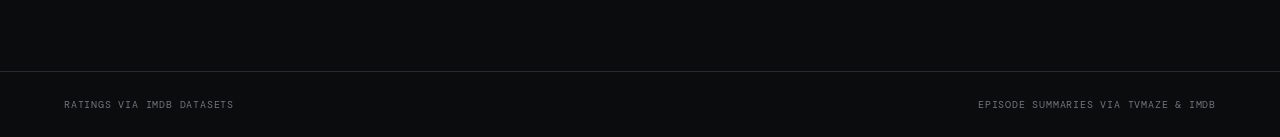
==== commit c651d52a: "Add complete Dragon Ball series collection" ====
--- a/index.html
+++ b/index.html
@@ -3,7 +3,7 @@
 <head>
   <meta charset="utf-8">
   <meta name="viewport" content="width=device-width, initial-scale=1">
-  <meta name="description" content="Explore IMDb episode ratings for House, The Simpsons, and Once Upon a Time.">
+  <meta name="description" content="Explore IMDb episode ratings, titles, and summaries for television series.">
   <title>TV Episode Ratings</title>
   <link rel="icon" type="image/png" href="assets/site-icon.png">
   <link rel="apple-touch-icon" href="assets/site-icon.png">
@@ -36,6 +36,6 @@
   </main>
 
   <footer><span>Ratings via IMDb datasets</span><span>Episode summaries via TVmaze &amp; IMDb</span></footer>
-  <script type="module" src="app.js"></script>
+  <script type="module" src="app.js?v=2026-10-15-dragon-ball"></script>
 </body>
 </html>
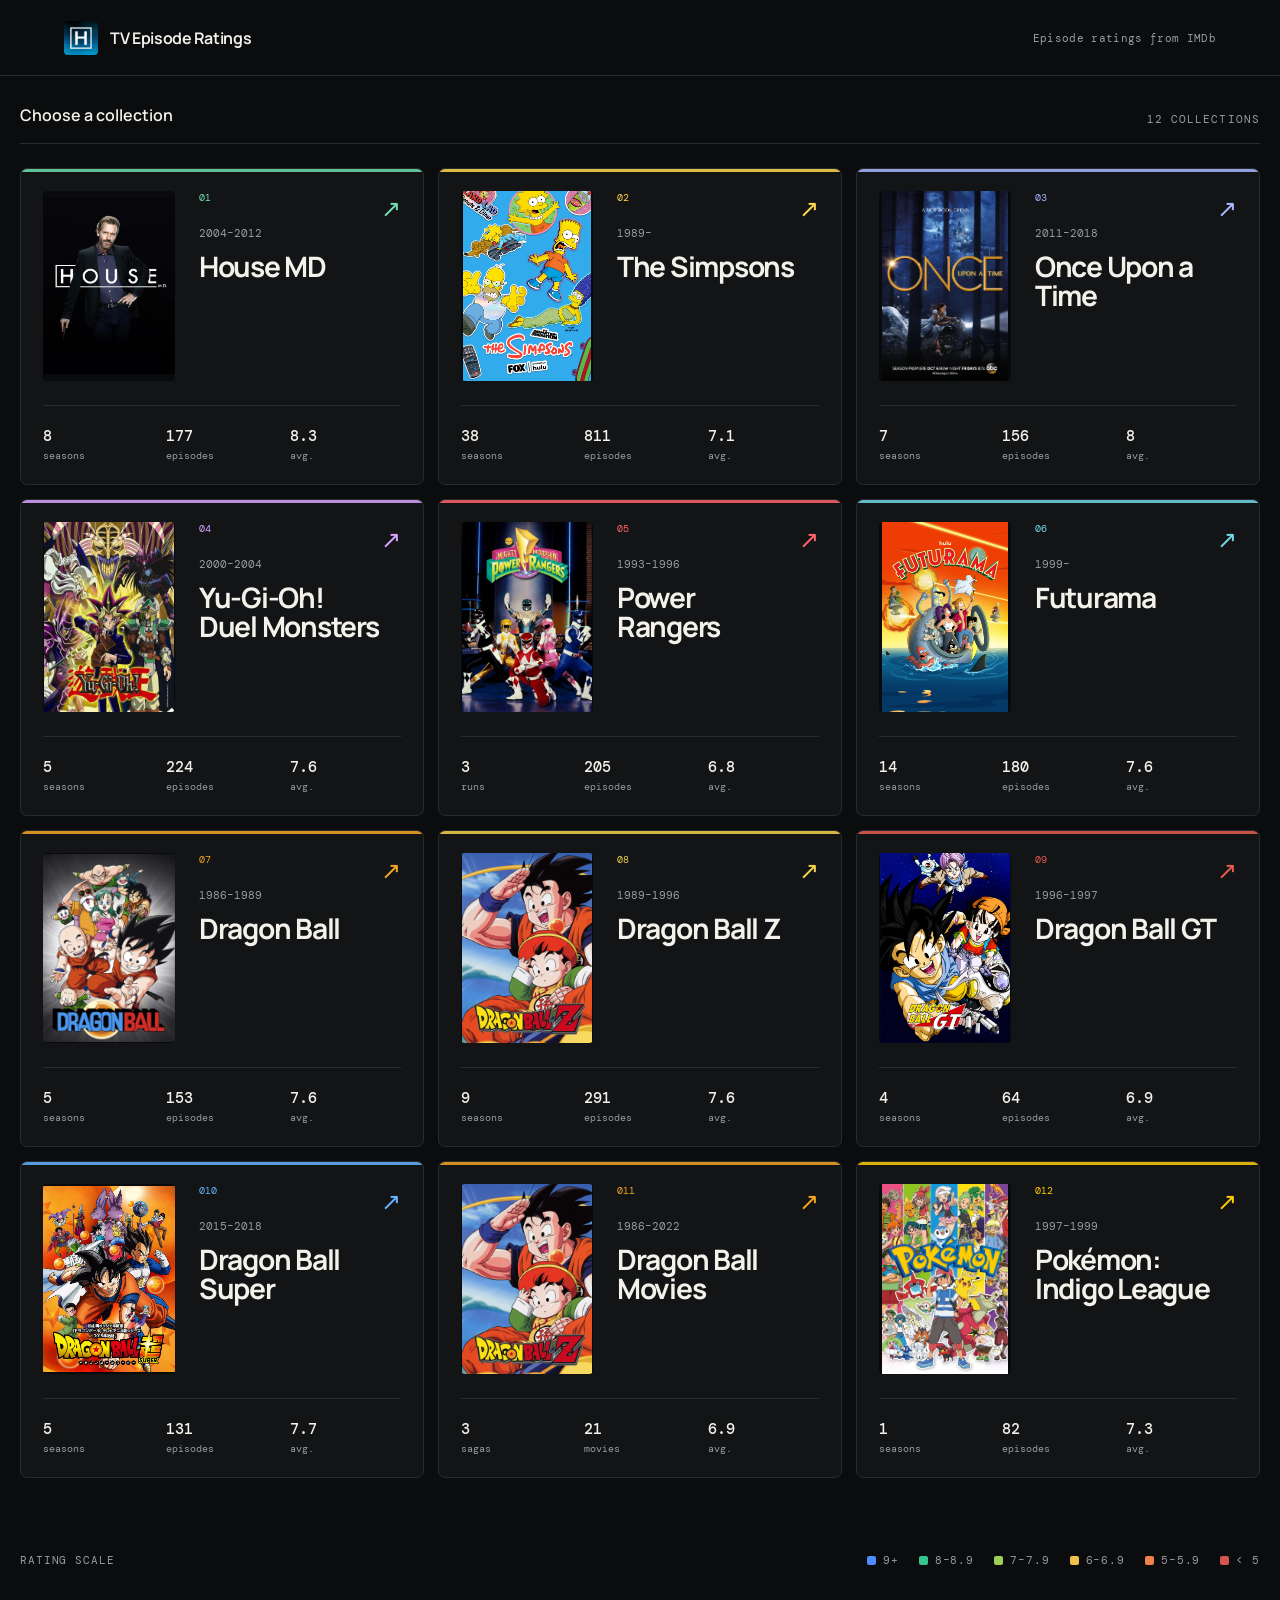
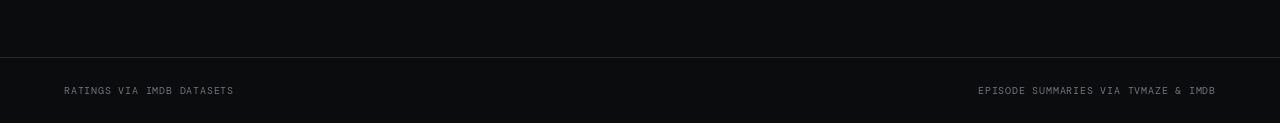
==== commit a1dcde95: "Add Indigo League, Zeo, and Dragon Ball movies" ====
--- a/index.html
+++ b/index.html
@@ -23,7 +23,7 @@
   <main class="home-shell">
     <section class="series-section" aria-labelledby="series-heading">
       <div class="section-heading">
-        <h2 id="series-heading">Choose a series</h2>
+        <h2 id="series-heading">Choose a collection</h2>
         <span id="series-count">Series</span>
       </div>
       <div class="series-grid" id="series-grid" aria-live="polite"></div>
@@ -36,6 +36,6 @@
   </main>
 
   <footer><span>Ratings via IMDb datasets</span><span>Episode summaries via TVmaze &amp; IMDb</span></footer>
-  <script type="module" src="app.js?v=2026-10-15-dragon-ball"></script>
+  <script type="module" src="app.js?v=2026-10-15-pokemon-zeo-movies"></script>
 </body>
 </html>
--- a/styles.css
+++ b/styles.css
@@ -106,6 +106,8 @@
 .extras-section { padding: 15px 0 90px; border-top: 1px solid var(--line); }
 .extras-section h2 { margin: 8px 0; font-size: 28px; }
 .extras-copy { color: var(--muted); font-size: 13px; }
-@media (max-width: 1100px) { .series-grid { grid-template-columns: 1fr; }.series-card { min-height: 240px; grid-template-columns: 116px 1fr; }.series-image { width: 116px; height: 166px; }.show-hero { align-items: start; flex-direction: column; gap: 30px; }.show-highlights { width: 100%; }.show-highlights > div, .show-highlights > button { flex: 1; }.rating-matrix { width: max-content; grid-template-columns: 58px repeat(var(--columns), 40px); }.scroll-note { display: block; } }
+.saga-matrix { grid-template-columns: 130px repeat(var(--columns), minmax(42px, 1fr)); }
+.saga-label { color: var(--text); text-align: left; padding-right: 18px; white-space: nowrap; }
+@media (max-width: 1100px) { .series-grid { grid-template-columns: 1fr; }.series-card { min-height: 240px; grid-template-columns: 116px 1fr; }.series-image { width: 116px; height: 166px; }.show-hero { align-items: start; flex-direction: column; gap: 30px; }.show-highlights { width: 100%; }.show-highlights > div, .show-highlights > button { flex: 1; }.rating-matrix { width: max-content; grid-template-columns: 58px repeat(var(--columns), 40px); }.saga-matrix { grid-template-columns: 130px repeat(var(--columns), 40px); }.scroll-note { display: block; } }
 @media (max-width: 560px) { .header-note { display: none; }.home-shell,.show-shell { width: min(100% - 28px, 1280px); }.series-card { padding: 18px; }.legend-block { flex-direction: column; }.legend { gap: 14px; }.show-hero { padding-top: 34px; }.show-identity { align-items: flex-end; gap: 16px; }.show-identity img { width: 82px; height: 112px; }.show-hero h1 { font-size: clamp(34px, 10vw, 48px); white-space: normal; }.show-highlights > div, .show-highlights > button { width: auto; height: 135px; }.matrix-tools { align-items: stretch; gap: 20px; flex-direction: column; }.matrix-actions { align-items: stretch; flex-direction: column; gap: 14px; }.episode-search input { width: 100%; }.episode-search input { flex: 1; }.episode-dialog, .search-dialog { padding: 26px; }.search-result { align-items: flex-start; flex-direction: column; gap: 6px; } }
 @media (prefers-reduced-motion: reduce) { *,*::before,*::after { scroll-behavior: auto !important; transition: none !important; } }
